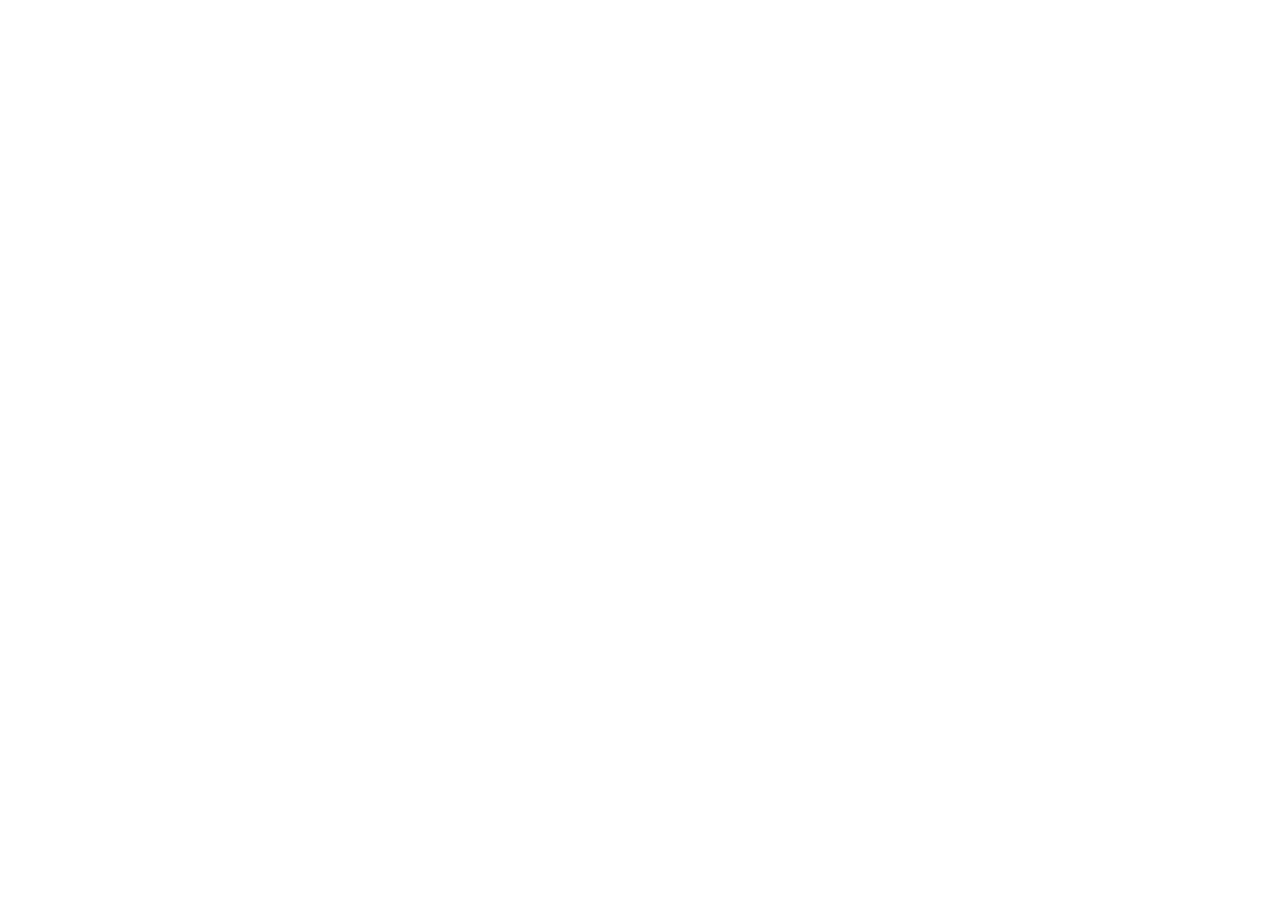
==== index.html @ 3de13fe0 "Add files via upload" ====
<!doctype html>
<html lang="pt-BR">
<head>
<meta charset="utf-8">
<meta name="viewport" content="width=device-width,initial-scale=1,viewport-fit=cover">
<title>Plataforma Leite</title>
<meta name="theme-color" content="#17305C">
<link rel="manifest" href="manifest.webmanifest">
<link rel="icon" href="icones/icone.svg" type="image/svg+xml">
<link rel="apple-touch-icon" href="icones/icone-192.png">
<link rel="preconnect" href="https://fonts.googleapis.com">
<link rel="stylesheet" href="https://fonts.googleapis.com/css2?family=Inter:wght@400;500;600;700&family=Space+Grotesk:wght@500;600;700&display=swap">
<link rel="stylesheet" href="core/plataforma.css">
<script src="config.js"></script>
<script src="core/alta.js"></script>
</head>
<body>
<div id="raiz"></div>

<script>
(function () {
  ALTA.ehHub = true;
  const $ = s => document.querySelector(s);
  const esc = v => String(v == null ? '' : v).replace(/[&<>"']/g, c => ({ '&': '&amp;', '<': '&lt;', '>': '&gt;', '"': '&quot;', "'": '&#39;' }[c]));
  const NOME = (ALTA.config.nome || 'Plataforma Leite');
  const PAPEL = { gestao: 'Gestão', tecnico: 'Equipe técnica', representante: 'Representante' };
  const params = new URLSearchParams(location.search);

  const MODULOS = [
    { id: 'central', nome: 'Central de Atendimento Técnico', desc: 'Pedidos de agenda técnica, agendamento, relatórios de visita e indicadores.', href: 'central/', tag: 'Atendimento',
      icone: '<rect x="3" y="4" width="18" height="18" rx="2"/><path d="M16 2v4M8 2v4M3 10h18"/><path d="m9 16 2 2 4-4"/>' },
    { id: 'crm', nome: 'CRM da Equipe Leite', desc: 'Contas, visitas, funil de oportunidades e equipe.', href: 'crm/', tag: 'Relacionamento',
      icone: '<path d="M16 21v-2a4 4 0 0 0-4-4H6a4 4 0 0 0-4 4v2"/><circle cx="9" cy="7" r="4"/><path d="M22 21v-2a4 4 0 0 0-3-3.87M16 3.13a4 4 0 0 1 0 7.75"/>' },
    { id: 'novo1', nome: 'Nova ferramenta', desc: 'Espaço reservado para a próxima ferramenta da equipe.', breve: true,
      icone: '<path d="M12 5v14M5 12h14"/>' },
    { id: 'novo2', nome: 'Nova ferramenta', desc: 'Espaço reservado para a próxima ferramenta da equipe.', breve: true,
      icone: '<path d="M12 5v14M5 12h14"/>' }
  ];

  const S = { passo: 'email', email: '', msg: '', erro: '', ocupado: false, aba: 'inicio', usuarios: null, edit: null, imp: null };

  function svg(p, s) { return `<svg width="${s || 22}" height="${s || 22}" viewBox="0 0 24 24" fill="none" stroke="currentColor" stroke-width="1.8" stroke-linecap="round" stroke-linejoin="round" aria-hidden="true">${p}</svg>`; }
  const MARCA = `<span class="marca" aria-hidden="true">${svg('<path d="M12 2.5c3.5 4.2 6 7.6 6 11a6 6 0 0 1-12 0c0-3.4 2.5-6.8 6-11z"/><path d="M9.5 14.5a2.5 2.5 0 0 0 2.5 2.5"/>', 20)}</span>`;

  /* ====================== login ====================== */
  function telaLogin() {
    const semConfig = !ALTA.configurado();
    $('#raiz').innerHTML = `
    <div class="login">
      <section class="login-lado">
        <div class="login-card">
          <div class="login-marca">${MARCA}<span>${esc(NOME)}</span></div>
          <h1>${esc(NOME)}</h1>
          <p class="sub">Acesso restrito à equipe da Alta. Entre com seu e-mail institucional.</p>
          ${params.get('expirou') ? '<p class="aviso">Sua sessão terminou. Entre novamente.</p>' : ''}
          ${semConfig ? `<p class="aviso">A plataforma ainda não está ligada à planilha. Cole o endereço do Apps Script no arquivo <b>config.js</b> (veja o guia de instalação).</p>` : ''}
          ${S.passo === 'email' ? `
          <form id="femail" novalidate>
            <label for="email">E-mail</label>
            <input id="email" name="email" type="email" autocomplete="email" inputmode="email" placeholder="nome@altagenetics.com" value="${esc(S.email)}" required ${semConfig ? 'disabled' : ''}>
            <button class="btn primario" type="submit" ${S.ocupado || semConfig ? 'disabled' : ''}>${S.ocupado ? 'Enviando…' : 'Enviar código de acesso'}</button>
          </form>` : `
          <form id="fcodigo" novalidate>
            <p class="ok">Enviamos um código de 6 dígitos para <b>${esc(S.email)}</b>. Ele vale por 10 minutos.</p>
            <label for="codigo">Código de acesso</label>
            <input id="codigo" name="codigo" inputmode="numeric" autocomplete="one-time-code" maxlength="6" pattern="[0-9]{6}" placeholder="000000" class="codigo" required>
            <button class="btn primario" type="submit" ${S.ocupado ? 'disabled' : ''}>${S.ocupado ? 'Entrando…' : 'Entrar'}</button>
            <div class="linha-acoes"><button class="link" type="button" id="outro">Usar outro e-mail</button><button class="link" type="button" id="reenviar">Reenviar código</button></div>
          </form>`}
          <p class="erro" role="alert">${esc(S.erro)}</p>
          <p class="rodape">Se seu e-mail não estiver autorizado, fale com ${esc(ALTA.config.contato || 'a gestão da plataforma')}.</p>
        </div>
      </section>
      <aside class="login-hero" aria-hidden="true">
        <div class="hero-grade"></div>
        <div class="hero-texto">
          <span class="hero-tag">Equipe técnica de leite</span>
          <h2>Atendimento, relacionamento e indicadores em um só lugar.</h2>
          <ul><li>Central de Atendimento Técnico</li><li>CRM da Equipe Leite</li><li>Novas ferramentas em breve</li></ul>
        </div>
      </aside>
    </div>`;
    const fe = $('#femail'), fc = $('#fcodigo');
    if (fe) {
      $('#email').focus();
      fe.addEventListener('submit', async e => {
        e.preventDefault();
        const v = $('#email').value.trim().toLowerCase();
        if (!/^\S+@\S+\.\S+$/.test(v)) { S.erro = 'Digite um e-mail válido.'; return telaLogin(); }
        S.email = v; S.erro = ''; S.ocupado = true; telaLogin();
        try { await ALTA.pedirCodigo(v); S.passo = 'codigo'; } catch (x) { S.erro = x.message; }
        S.ocupado = false; telaLogin();
      });
    }
    if (fc) {
      const ci = $('#codigo'); ci.focus();
      ci.addEventListener('input', () => { ci.value = ci.value.replace(/\D/g, '').slice(0, 6); if (ci.value.length === 6) fc.requestSubmit(); });
      fc.addEventListener('submit', async e => {
        e.preventDefault();
        if (S.ocupado) return;
        const v = ci.value.trim();
        if (v.length !== 6) { S.erro = 'O código tem 6 dígitos.'; return telaLogin(); }
        S.erro = ''; S.ocupado = true; telaLogin();
        try {
          await ALTA.entrar(S.email, v);
          S.ocupado = false;
          const volta = params.get('voltar');
          if (volta && /^\/[\w\-\/\.]*$/.test(volta)) { location.replace(volta); return; }
          history.replaceState(null, '', location.pathname);
          return telaInicio();
        } catch (x) { S.erro = x.message; }
        S.ocupado = false; telaLogin();
      });
      $('#outro').addEventListener('click', () => { S.passo = 'email'; S.erro = ''; telaLogin(); });
      $('#reenviar').addEventListener('click', async () => {
        S.erro = ''; try { await ALTA.pedirCodigo(S.email); S.erro = 'Novo código enviado.'; } catch (x) { S.erro = x.message; } telaLogin();
      });
    }
  }

  /* ====================== início ====================== */
  function topo(u) {
    return `<header class="topo"><div class="topo-in">
      <a class="topo-marca" href="./">${MARCA}<span>${esc(NOME)}</span></a>
      <div class="topo-dir">
        <span class="quem"><b>${esc(u.nome || u.email)}</b><small>${esc(PAPEL[u.papel] || u.papel)}</small></span>
        <button class="btn fantasma" id="sair" type="button">Sair</button>
      </div></div></header>`;
  }
  function telaInicio() {
    const u = ALTA.usuario();
    if (!u) return telaLogin();
    const gest = u.papel === 'gestao';
    const primeiro = (u.nome || '').split(' ')[0];
    $('#raiz').innerHTML = topo(u) + `
    <main class="painel">
      <section class="boas">
        <div><span class="kicker">${esc(PAPEL[u.papel] || '')}</span><h1>Olá${primeiro ? ', ' + esc(primeiro) : ''}!</h1><p>Escolha uma ferramenta para começar.</p></div>
      </section>
      ${gest ? `<nav class="abas" role="tablist">
        <button role="tab" data-aba="inicio" aria-selected="${S.aba === 'inicio'}">Ferramentas</button>
        <button role="tab" data-aba="usuarios" aria-selected="${S.aba === 'usuarios'}">Usuários</button>
        <button role="tab" data-aba="dados" aria-selected="${S.aba === 'dados'}">Dados e backup</button>
      </nav>` : ''}
      <div id="conteudo"></div>
    </main>`;
    $('#sair').addEventListener('click', () => ALTA.sair());
    document.querySelectorAll('[data-aba]').forEach(b => b.addEventListener('click', () => { S.aba = b.dataset.aba; telaInicio(); }));
    if (!gest || S.aba === 'inicio') return abaFerramentas();
    if (S.aba === 'usuarios') return abaUsuarios();
    if (S.aba === 'dados') return abaDados();
  }

  function abaFerramentas() {
    $('#conteudo').innerHTML = `<div class="modulos">${MODULOS.map(m => m.breve ? `
      <div class="modulo breve"><span class="mod-ic">${svg(m.icone)}</span><span class="tag">Em breve</span><h2>${esc(m.nome)}</h2><p>${esc(m.desc)}</p></div>` : `
      <a class="modulo" href="${m.href}"><span class="mod-ic">${svg(m.icone)}</span><span class="tag">${esc(m.tag)}</span><h2>${esc(m.nome)}</h2><p>${esc(m.desc)}</p><span class="abrir">Abrir ${svg('<path d="M5 12h14M13 6l6 6-6 6"/>', 16)}</span></a>`).join('')}</div>`;
  }

  /* ====================== usuários (Gestão) ====================== */
  async function abaUsuarios(recarregar) {
    const c = $('#conteudo');
    if (!S.usuarios || recarregar) {
      c.innerHTML = '<p class="vazio">Carregando usuários…</p>';
      try { S.usuarios = (await ALTA.api('usuarios')).usuarios; } catch (x) { c.innerHTML = `<p class="erro">${esc(x.message)}</p>`; return; }
    }
    const l = [...S.usuarios].sort((a, b) => (a.papel + a.nome).localeCompare(b.papel + b.nome));
    const e = S.edit || { email: '', nome: '', papel: 'representante', ativo: true, novo: true };
    c.innerHTML = `<div class="duas">
      <section class="cartao">
        <h2>Pessoas com acesso <span class="cont">${l.length}</span></h2>
        <input class="busca" id="ubusca" type="search" placeholder="Procurar por nome ou e-mail">
        <div class="tabela-wrap"><table class="tabela" id="utab"><thead><tr><th>Nome</th><th>E-mail</th><th>Papel</th><th>Situação</th><th></th></tr></thead><tbody>
        ${l.map(x => `<tr data-q="${esc((x.nome + ' ' + x.email).toLowerCase())}"><td>${esc(x.nome || '—')}</td><td>${esc(x.email)}</td><td>${esc(PAPEL[x.papel])}</td><td>${x.ativo ? '<span class="chip ok">Ativo</span>' : '<span class="chip">Bloqueado</span>'}</td><td><button class="link" data-editar="${esc(x.email)}">Editar</button></td></tr>`).join('')}
        </tbody></table></div>
      </section>
      <section class="cartao">
        <h2>${e.novo ? 'Dar acesso a alguém' : 'Editar acesso'}</h2>
        <form id="fusu" class="form">
          <label>E-mail<input name="email" type="email" required value="${esc(e.email)}" ${e.novo ? '' : 'readonly'}></label>
          <label>Nome<input name="nome" value="${esc(e.nome)}" placeholder="Nome e sobrenome"></label>
          <label>Papel<select name="papel">${Object.keys(PAPEL).map(p => `<option value="${p}" ${e.papel === p ? 'selected' : ''}>${PAPEL[p]}</option>`).join('')}</select></label>
          <label class="check"><input type="checkbox" name="ativo" ${e.ativo ? 'checked' : ''}> Acesso ativo</label>
          <p class="ajuda">Gestão: aceita pedidos, envia e-mails, vê indicadores e bases. Equipe técnica: agenda e relatórios. Representante: faz e acompanha pedidos.</p>
          <p class="erro" id="uerr" role="alert"></p>
          <div class="linha-acoes">
            <button class="btn primario" type="submit">${e.novo ? 'Dar acesso' : 'Salvar'}</button>
            ${e.novo ? '' : `<button class="btn" type="button" id="ucancel">Cancelar</button><button class="btn perigo" type="button" id="uremover">Remover acesso</button>`}
          </div>
        </form>
      </section></div>`;
    $('#ubusca').addEventListener('input', ev => { const q = ev.target.value.trim().toLowerCase(); document.querySelectorAll('#utab tbody tr').forEach(tr => { tr.hidden = q && !tr.dataset.q.includes(q); }); });
    c.querySelectorAll('[data-editar]').forEach(b => b.addEventListener('click', () => { S.edit = S.usuarios.find(x => x.email === b.dataset.editar); abaUsuarios(); $('#fusu').scrollIntoView({ behavior: 'smooth', block: 'nearest' }); }));
    const f = $('#fusu');
    f.addEventListener('submit', async ev => {
      ev.preventDefault();
      const d = { email: f.email.value.trim().toLowerCase(), nome: f.nome.value.trim(), papel: f.papel.value, ativo: f.ativo.checked };
      if (!/^\S+@\S+\.\S+$/.test(d.email)) { $('#uerr').textContent = 'Digite um e-mail válido.'; return; }
      f.querySelector('[type=submit]').disabled = true;
      try { await ALTA.api('usuarioSalvar', { usuario: d }); S.edit = null; toast('Acesso salvo'); abaUsuarios(true); }
      catch (x) { $('#uerr').textContent = x.message; f.querySelector('[type=submit]').disabled = false; }
    });
    const cancel = $('#ucancel'); if (cancel) cancel.addEventListener('click', () => { S.edit = null; abaUsuarios(); });
    const rem = $('#uremover');
    if (rem) rem.addEventListener('click', async () => {
      if (rem.dataset.conf !== '1') { rem.dataset.conf = '1'; rem.textContent = 'Confirmar remoção'; return; }
      try { await ALTA.api('usuarioRemover', { email: e.email }); S.edit = null; toast('Acesso removido'); abaUsuarios(true); }
      catch (x) { $('#uerr').textContent = x.message; }
    });
  }

  /* ====================== dados e backup (Gestão) ====================== */
  function abaDados() {
    const p = S.imp;
    $('#conteudo').innerHTML = `<div class="duas">
      <section class="cartao">
        <h2>Importar dados</h2>
        <p>Use para carregar o arquivo <b>backup-inicial.json</b> (cadastros, técnicos, bases de vendas e programas) ou um backup feito aqui. Documentos com a mesma identificação são substituídos.</p>
        <label class="arquivo"><input type="file" id="arq" accept=".json,application/json"><span>${p && p.nome ? esc(p.nome) : 'Escolher arquivo .json'}</span></label>
        ${p && p.total ? `<div class="barra"><span style="width:${Math.round(100 * p.feito / p.total)}%"></span></div><p class="ajuda">${p.feito} de ${p.total} documentos${p.fim ? ' — concluído' : '…'}</p>` : ''}
        <p class="erro" role="alert">${esc(p && p.erro || '')}</p>
        <button class="btn primario" id="importar" type="button" ${p && p.docs && !p.rodando && !p.fim ? '' : 'disabled'}>${p && p.rodando ? 'Importando…' : 'Importar'}</button>
      </section>
      <section class="cartao">
        <h2>Fazer backup</h2>
        <p>Baixa um arquivo com todos os dados da plataforma. Os dados também ficam na própria Planilha Google, que mantém histórico de versões (Arquivo › Histórico de versões).</p>
        <p class="erro" id="berr" role="alert"></p>
        <button class="btn" id="backup" type="button">Baixar backup</button>
      </section></div>`;
    $('#arq').addEventListener('change', async ev => {
      const f = ev.target.files[0]; if (!f) return;
      S.imp = { nome: f.name };
      try {
        const j = JSON.parse(await f.text());
        const docs = Array.isArray(j) ? j : j.docs;
        if (!Array.isArray(docs) || !docs.every(d => d && d.col && d.id && typeof d.data === 'object')) throw new Error();
        S.imp.docs = docs; S.imp.total = docs.length; S.imp.feito = 0;
      } catch (x) { S.imp.erro = 'Este arquivo não é um backup da plataforma.'; }
      abaDados();
    });
    $('#importar').addEventListener('click', importar);
    $('#backup').addEventListener('click', async ev => {
      const b = ev.target; b.disabled = true; b.textContent = 'Preparando…';
      try {
        const cols = (await ALTA.api('colecoes')).colecoes;
        const docs = [];
        for (const c of cols) { const r = await ALTA.api('ler', { col: c }); (r.docs || []).forEach(d => docs.push({ col: c, id: d.id, data: d.data })); }
        const nome = 'plataforma-leite-backup-' + new Date().toISOString().slice(0, 10) + '.json';
        const dl = await window.claude.use('downloads');
        await dl.save({ filename: nome, data: new Blob([JSON.stringify({ versao: 1, criadoEm: Date.now(), docs: docs })], { type: 'application/json' }) });
        toast(docs.length + ' documentos no backup');
      } catch (x) { $('#berr').textContent = x.message; }
      b.disabled = false; b.textContent = 'Baixar backup';
    });
  }
  async function importar() {
    const p = S.imp; if (!p || !p.docs) return;
    p.rodando = true; p.erro = ''; abaDados();
    // envia em lotes de até ~1,5 MB para não estourar o tempo do Apps Script
    let lote = [], tam = 0;
    const enviar = async () => { if (!lote.length) return; await ALTA.api('importar', { docs: lote }); p.feito += lote.length; lote = []; tam = 0; abaDados(); };
    try {
      for (const d of p.docs.slice(p.feito)) {
        const t = JSON.stringify(d).length;
        if (lote.length && (tam + t > 1500000 || lote.length >= 25)) await enviar();
        lote.push(d); tam += t;
      }
      await enviar();
      p.fim = true; toast('Importação concluída');
    } catch (x) { p.erro = x.message + ' Clique em Importar para continuar de onde parou.'; }
    p.rodando = false; abaDados();
  }

  let tt;
  function toast(m) {
    let t = $('#toast'); if (!t) { t = document.createElement('div'); t.id = 'toast'; t.className = 'toast'; t.setAttribute('role', 'status'); document.body.appendChild(t); }
    t.textContent = m; t.classList.add('on'); clearTimeout(tt); tt = setTimeout(() => t.classList.remove('on'), 2600);
  }

  /* ====================== início ====================== */
  if (ALTA.sessao()) {
    const antes = JSON.stringify(ALTA.usuario());
    telaInicio();
    ALTA.conferir().then(u => { if (JSON.stringify(u) !== antes) telaInicio(); }).catch(() => { if (!ALTA.sessao()) telaLogin(); });
  } else telaLogin();

  if ('serviceWorker' in navigator) navigator.serviceWorker.register('sw.js').catch(() => {});
})();
</script>
</body>
</html>
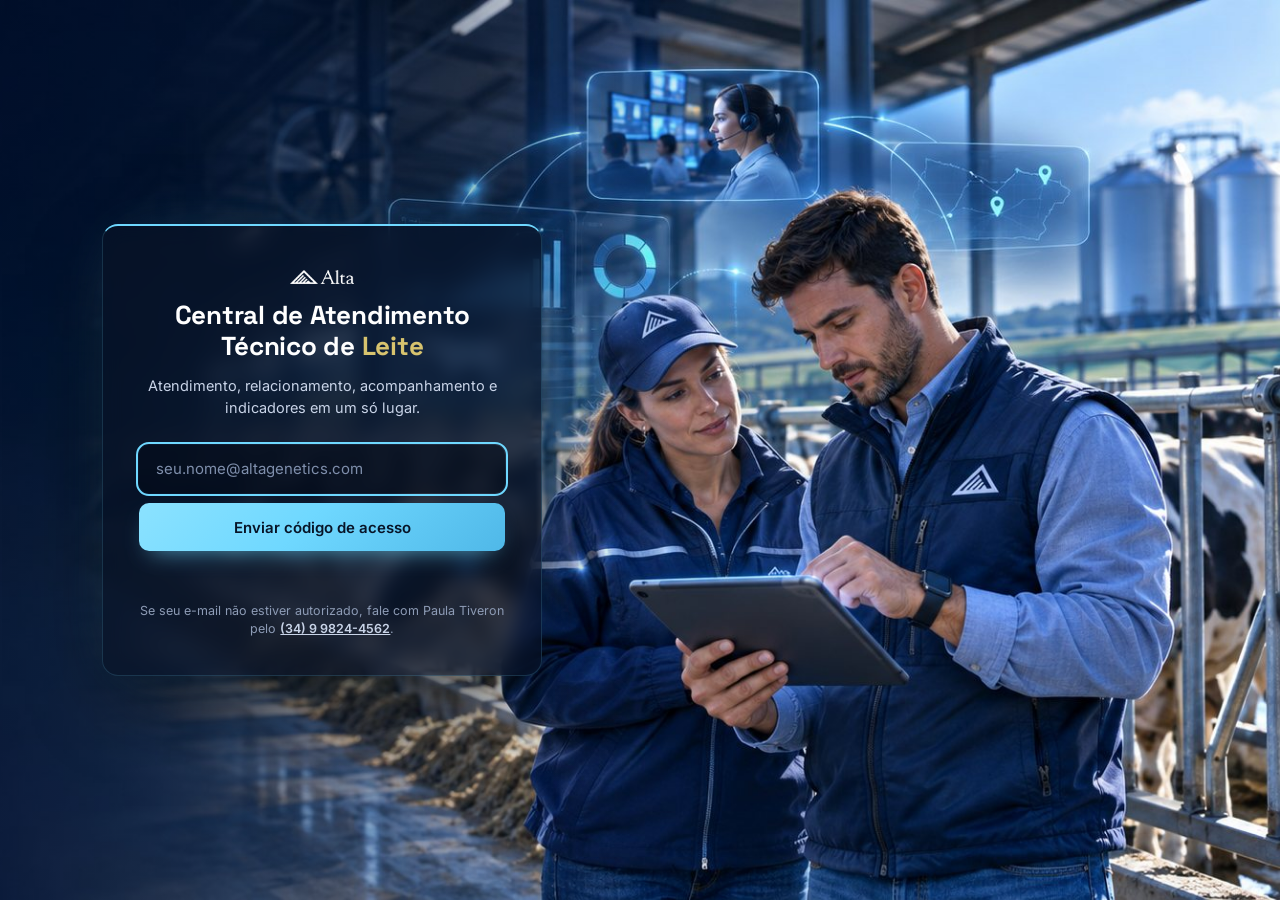
==== commit 62051e46: "Gestão em etapas, Agenda Técnica e jornada em cards - Tela inicial: jornada de cada área em cards (s" ====
--- a/index.html
+++ b/index.html
@@ -3,7 +3,7 @@
 <head>
 <meta charset="utf-8">
 <meta name="viewport" content="width=device-width,initial-scale=1,viewport-fit=cover">
-<title>Plataforma Leite</title>
+<title>Central de Atendimento Técnico de Leite</title>
 <meta name="theme-color" content="#17305C">
 <link rel="manifest" href="manifest.webmanifest">
 <link rel="icon" href="icones/icone.svg" type="image/svg+xml">
@@ -13,6 +13,163 @@
 <link rel="stylesheet" href="core/plataforma.css">
 <script src="config.js"></script>
 <script src="core/alta.js"></script>
+<style>
+/* ===== abertura (mesmo estilo da Plataforma Azul) ===== */
+.sr{position:absolute;width:1px;height:1px;overflow:hidden;clip:rect(0 0 0 0)}
+.gate{position:fixed;inset:0;display:flex;align-items:center;justify-content:flex-start;padding:24px 16px 24px 8vw;overflow:auto;
+  background:#00143a url("fundo-entrada.jpg") right center/cover no-repeat}
+.gate::before{content:"";position:fixed;inset:0;pointer-events:none;
+  background:linear-gradient(95deg,rgba(0,10,32,.55) 0%,rgba(0,10,32,.3) 30%,transparent 52%)}
+.gate-card{position:relative;z-index:1;width:min(440px,100%);margin:auto 0;background:rgba(8,18,38,.68);
+  border:1px solid rgba(111,216,255,.16);border-top:2px solid #6fd8ff;border-radius:16px;padding:44px 36px 36px;
+  -webkit-backdrop-filter:blur(10px);backdrop-filter:blur(10px);text-align:center;color:#fff;
+  box-shadow:0 30px 80px -20px rgba(0,0,0,.7),0 0 60px -30px rgba(111,216,255,.4);}
+.gate-card.anim{animation:sobe .7s cubic-bezier(.2,.7,.2,1) both}
+@keyframes sobe{from{opacity:0;transform:translateY(14px)}to{opacity:1;transform:none}}
+@media (prefers-reduced-motion:reduce){.gate-card.anim{animation:none}}
+.gate-logo{width:64px;height:auto;display:block;margin:0 auto 16px}
+.logo-txt{font:700 20px/1 var(--f-display);color:#fff;letter-spacing:.02em}
+.gate h1{font:700 26px/1.2 var(--f-display);color:#fff;margin:0 0 12px;text-wrap:balance}
+.ouro{color:#d7c36e}
+.gate-sub{color:#c9d4e8;font-size:14.5px;line-height:1.55;margin:0 0 26px;text-wrap:pretty}
+.gate-sub b{color:#fff;font-weight:600}
+.gate-form{display:flex;flex-direction:column;gap:10px;text-align:left}
+.gate .gate-form input{width:100%;min-height:48px;padding:0 16px;border-radius:10px;border:1px solid rgba(111,216,255,.25);
+  background:rgba(3,10,22,.55);color:#fff;font:inherit;font-size:15px}
+.gate .gate-form input::placeholder{color:#7f8fac}
+.gate .gate-form input:focus-visible{outline:2px solid #6fd8ff;outline-offset:1px;border-color:transparent}
+.gate .gate-form input.codigo{text-align:center;font:600 24px/1 var(--f-display);letter-spacing:.45em}
+.gate-btn{min-height:48px;border:0;border-radius:10px;font:600 15px var(--f-body);cursor:pointer;color:#071427;
+  background:linear-gradient(135deg,#8be2ff,#6fd8ff 45%,#4fb8e8);box-shadow:0 10px 24px -12px rgba(111,216,255,.8);transition:filter .15s,transform .15s}
+.gate-btn:hover{filter:brightness(1.07)}.gate-btn:active{transform:translateY(1px)}
+.gate-btn:disabled{opacity:.55;cursor:default;filter:none}
+.gate-btn:focus-visible,.gate-link:focus-visible,.gate-rodape a:focus-visible{outline:2px solid #fff;outline-offset:2px}
+.gate-links{display:flex;justify-content:center;gap:18px;margin-top:4px}
+.gate-link{background:none;border:0;color:#8fdcff;font:500 13.5px var(--f-body);cursor:pointer;text-decoration:underline;text-underline-offset:3px;padding:6px 2px}
+.gate-ok{margin:0 0 4px;font-size:13.5px;color:#c9d4e8;background:rgba(111,216,255,.08);border-radius:10px;padding:10px 12px;text-align:center}
+.gate-ok b{color:#fff}
+.gate-aviso{font-size:13.5px;color:#f3e7b5;background:rgba(215,195,110,.14);border-radius:10px;padding:10px 12px;margin:0 0 14px}
+.gate-erro{color:#ff9d94;font-size:13.5px;min-height:1.2em;margin:12px 0 0}
+.gate-rodape{color:#8d9bb5;font-size:12.5px;margin:22px 0 0;line-height:1.5}
+.gate-rodape a{color:#c9d4e8;font-weight:600;white-space:nowrap}
+@media (max-width:900px){
+  .gate{justify-content:center;padding:24px 16px}
+  .gate{background-position:68% center}
+  .gate::before{background:linear-gradient(180deg,rgba(0,10,32,.72),rgba(0,10,32,.86))}
+  .gate-card{margin:auto}
+}
+@media (max-width:420px){.gate-card{padding:34px 22px 28px}.gate h1{font-size:23px}}
+/* topo da área logada, com a mesma foto */
+.topo-logo{width:84px;height:auto;flex:none;margin-right:6px}
+.topo-marca span{font-size:1.02rem;line-height:1.2}
+@media (max-width:620px){.topo-marca span{display:none}}
+
+/* ===== tela inicial (fundo azul) ===== */
+body.azul{--paper:#06101f;--surface:#0e1f3a;--ink:#e9eef8;--muted:#9fb0cc;--line:rgba(111,216,255,.14);--mist:rgba(111,216,255,.08);
+  --alta:#8fdcff;--ok:#6fd39c;--ok-bg:rgba(111,211,156,.14);--bad:#ff9d94;--shadow:0 20px 50px -30px rgba(0,0,0,.8);color-scheme:dark;
+  min-height:100vh;color:var(--ink);
+  background:radial-gradient(900px 520px at 88% -8%,rgba(41,80,151,.55),transparent 65%),radial-gradient(700px 520px at -10% 105%,rgba(111,216,255,.10),transparent 60%),linear-gradient(180deg,#0a1a33 0%,#06101f 480px,#050d1a 100%)}
+html:has(body.azul){background:#050d1a}
+body.azul::before{content:"";position:fixed;inset:0;pointer-events:none;z-index:0;
+  background-image:linear-gradient(rgba(111,216,255,.045) 1px,transparent 1px),linear-gradient(90deg,rgba(111,216,255,.045) 1px,transparent 1px);background-size:56px 56px;
+  -webkit-mask-image:linear-gradient(180deg,#000,transparent 70%);mask-image:linear-gradient(180deg,#000,transparent 70%)}
+body.azul #raiz{position:relative;z-index:1}
+.casa-in{max-width:1180px;margin:0 auto;padding-left:24px;padding-right:24px}
+@media (max-width:600px){.casa-in{padding-left:16px;padding-right:16px}}
+.casa-topo{position:sticky;top:0;z-index:20;background:rgba(6,16,31,.72);-webkit-backdrop-filter:blur(14px);backdrop-filter:blur(14px);border-bottom:1px solid rgba(111,216,255,.12)}
+.casa-topo-in{display:flex;align-items:center;gap:16px;min-height:68px}
+.casa-marca{display:flex;align-items:center;gap:14px;text-decoration:none;color:#fff;flex:1;min-width:0}
+.casa-logo{width:86px;height:auto;flex:none}
+.casa-div{width:1px;height:26px;background:rgba(255,255,255,.18);flex:none}
+.casa-nome{font:600 15px/1.25 var(--f-display);white-space:nowrap;overflow:hidden;text-overflow:ellipsis}
+.casa-user{display:flex;align-items:center;gap:12px}
+.casa-av{width:38px;height:38px;border-radius:50%;display:grid;place-items:center;font:700 14px var(--f-display);color:#071427;background:linear-gradient(135deg,#8be2ff,#4fb8e8);box-shadow:0 0 0 3px rgba(111,216,255,.15)}
+.casa-quem{display:flex;flex-direction:column;line-height:1.2}
+.casa-quem b{font-size:14px;color:#fff}.casa-quem small{font-size:12px;color:#8fdcff}
+.casa-sair{min-height:38px;padding:0 14px;border-radius:10px;border:1px solid rgba(255,255,255,.2);background:transparent;color:#fff;font:600 13.5px var(--f-body);cursor:pointer}
+.casa-sair:hover{background:rgba(255,255,255,.06)}
+@media (max-width:760px){.casa-div,.casa-nome,.casa-quem{display:none}}
+.casa{padding-top:52px;padding-bottom:40px}
+.casa-hero{position:relative;margin-bottom:34px;animation:sobe .6s cubic-bezier(.2,.7,.2,1) both}
+.casa-hero>*{position:relative;z-index:1}
+.casa-hero::after{content:"";position:absolute;z-index:0;top:-52px;right:-24px;width:58%;height:calc(100% + 120px);pointer-events:none;
+  background:url("fundo-entrada.jpg") 75% 30%/cover no-repeat;opacity:.55;
+  -webkit-mask-image:linear-gradient(90deg,transparent 0%,#000 50%,#000 82%,transparent 100%),linear-gradient(180deg,#000 55%,transparent);-webkit-mask-composite:source-in;
+  mask-image:linear-gradient(90deg,transparent 0%,#000 50%,#000 82%,transparent 100%),linear-gradient(180deg,#000 55%,transparent);mask-composite:intersect}
+@media (max-width:900px){.casa-hero::after{display:none}}
+.casa-kicker{display:inline-flex;align-items:center;gap:8px;padding:6px 12px;border-radius:999px;background:rgba(111,216,255,.08);border:1px solid rgba(111,216,255,.18);color:#bfe9ff;font-size:12.5px;font-weight:500}
+.casa-kicker i{width:7px;height:7px;border-radius:50%;background:#6fd8ff;box-shadow:0 0 10px #6fd8ff}
+.casa-hero h1{font:700 clamp(34px,5vw,50px)/1.05 var(--f-display);color:#fff;margin:18px 0 10px;letter-spacing:-.02em}
+.casa-hero p{margin:0;color:#b7c5dd;font-size:16.5px;max-width:560px}
+.casa-abas{display:inline-flex;gap:4px;padding:4px;border-radius:12px;background:rgba(8,18,38,.7);border:1px solid rgba(111,216,255,.14);margin-bottom:30px;max-width:100%;overflow-x:auto}
+.casa-abas button{border:0;background:transparent;color:#9fb0cc;font:600 14px var(--f-body);padding:9px 16px;border-radius:9px;cursor:pointer;white-space:nowrap}
+.casa-abas button[aria-selected=true]{background:linear-gradient(135deg,#8be2ff,#6fd8ff 45%,#4fb8e8);color:#071427}
+.casa-abas button:focus-visible,.casa-card:focus-visible,.casa-sair:focus-visible,.casa-marca:focus-visible{outline:2px solid #fff;outline-offset:3px}
+.casa-secao{display:flex;align-items:baseline;gap:12px;margin:0 0 16px}
+.casa-secao h2{font:600 13px var(--f-body);text-transform:uppercase;letter-spacing:.12em;color:#d7c36e;margin:0}
+.casa-secao span{font-size:13px;color:#7f90ad}
+.casa-grade{display:grid;grid-template-columns:repeat(2,minmax(0,1fr));gap:18px;margin-bottom:40px}
+.casa-grade-3{grid-template-columns:repeat(3,minmax(0,1fr))}
+.casa-grade-1{grid-template-columns:minmax(0,560px)}
+@media (max-width:1000px){.casa-grade-3{grid-template-columns:repeat(2,minmax(0,1fr))}}
+@media (max-width:760px){.casa-grade{grid-template-columns:minmax(0,1fr)}}
+.casa-card{position:relative;display:flex;flex-direction:column;gap:10px;padding:28px;border-radius:18px;text-decoration:none;color:#fff;overflow:hidden;
+  background:linear-gradient(180deg,rgba(16,35,64,.92),rgba(10,23,45,.92));border:1px solid rgba(111,216,255,.14);
+  box-shadow:0 30px 60px -40px rgba(0,0,0,.9);transition:transform .2s,border-color .2s,box-shadow .2s;animation:sobe .6s .08s cubic-bezier(.2,.7,.2,1) both}
+.casa-card::before{content:"";position:absolute;left:0;right:0;top:0;height:2px;background:linear-gradient(90deg,#6fd8ff,rgba(111,216,255,0) 70%)}
+.casa-card::after{content:"";position:absolute;width:260px;height:260px;right:-90px;top:-110px;border-radius:50%;background:radial-gradient(closest-side,rgba(111,216,255,.16),transparent);pointer-events:none;transition:opacity .2s;opacity:.6}
+.casa-card:hover{transform:translateY(-3px);border-color:rgba(111,216,255,.45);box-shadow:0 30px 60px -36px rgba(0,0,0,.9),0 0 0 1px rgba(111,216,255,.15),0 0 40px -16px rgba(111,216,255,.45)}
+.casa-card:hover::after{opacity:1}
+.casa-card-topo{display:flex;align-items:flex-start;justify-content:space-between;margin-bottom:6px}
+.casa-ic{width:54px;height:54px;border-radius:14px;display:grid;place-items:center;color:#071427;flex:none;background:linear-gradient(135deg,#8be2ff,#4fb8e8);box-shadow:0 12px 26px -14px rgba(111,216,255,.9)}
+.casa-tag{font-size:11.5px;font-weight:600;letter-spacing:.08em;text-transform:uppercase;color:#8fdcff;padding:5px 10px;border-radius:999px;background:rgba(111,216,255,.08);border:1px solid rgba(111,216,255,.16)}
+.casa-card h3{font:700 23px/1.2 var(--f-display);margin:0}
+.casa-card p{margin:0;color:#a9b8d1;font-size:15px;line-height:1.55}
+.casa-itens{list-style:none;margin:6px 0 0;padding:0;display:flex;flex-wrap:wrap;gap:8px}
+.casa-itens li{font-size:12.5px;color:#cfe0f5;padding:5px 10px;border-radius:8px;background:rgba(255,255,255,.04);border:1px solid rgba(255,255,255,.08)}
+.casa-abrir{margin-top:auto;padding-top:16px;display:inline-flex;align-items:center;gap:8px;font-weight:600;color:#6fd8ff;font-size:15px}
+.casa-card:hover .casa-abrir svg{transform:translateX(3px)}.casa-abrir svg{transition:transform .2s}
+.casa-grade-breve{margin-bottom:28px}
+.casa-breve{display:flex;align-items:center;gap:16px;padding:18px 20px;border-radius:16px;border:1px dashed rgba(111,216,255,.22);background:rgba(8,18,38,.35)}
+.casa-breve .casa-ic{width:44px;height:44px;border-radius:12px;background:transparent;border:1px dashed rgba(111,216,255,.35);color:#8fdcff;box-shadow:none}
+.casa-breve div{flex:1;min-width:0}
+.casa-breve h3{font:600 16px var(--f-display);margin:0 0 2px;color:#e9eef8}
+.casa-breve p{margin:0;font-size:13.5px;color:#8696b3}
+.ouro-tag{color:#e8d68d;background:rgba(215,195,110,.10);border-color:rgba(215,195,110,.28)}
+.casa-rodape{padding-top:24px;padding-bottom:36px;color:#5f7090;font-size:12.5px;border-top:1px solid rgba(111,216,255,.08)}
+@media (prefers-reduced-motion:reduce){.casa-hero,.casa-card{animation:none}}
+/* abas de Gestão no fundo azul */
+body.azul .cartao{background:linear-gradient(180deg,rgba(16,35,64,.92),rgba(10,23,45,.92));border-color:rgba(111,216,255,.14)}
+body.azul .cartao h2{color:#fff}
+body.azul .btn{background:rgba(255,255,255,.04);color:#e9eef8;border-color:rgba(255,255,255,.16)}
+body.azul .btn.primario{background:linear-gradient(135deg,#8be2ff,#6fd8ff 45%,#4fb8e8);color:#071427;border:0}
+body.azul .btn.perigo{color:#ff9d94}
+body.azul input:not([type=checkbox]):not([type=file]),body.azul select{background:rgba(3,10,22,.55);border-color:rgba(111,216,255,.22);color:#fff}
+body.azul .link{color:#8fdcff}
+body.azul .toast{background:#e9eef8;color:#071427}
+
+/* jornada em cards na tela inicial */
+.casa-secao-j{justify-content:space-between;align-items:flex-end;flex-wrap:wrap;gap:16px 24px}
+.casa-secao-j>div:first-child{display:flex;flex-direction:column;gap:6px}
+.casa-secao-j span{font-size:14px;color:#9fb0cc}
+.casa-troca{display:inline-flex;gap:4px;padding:4px;border-radius:12px;background:rgba(8,18,38,.7);border:1px solid rgba(111,216,255,.16);max-width:100%;overflow-x:auto}
+.casa-troca button{border:0;background:transparent;color:#9fb0cc;font:600 14px var(--f-body);padding:9px 16px;border-radius:9px;cursor:pointer;white-space:nowrap}
+.casa-troca button[aria-selected=true]{background:linear-gradient(135deg,#8be2ff,#6fd8ff 45%,#4fb8e8);color:#071427}
+.casa-troca button:focus-visible{outline:2px solid #fff;outline-offset:2px}
+.jornada{list-style:none;margin:0 0 40px;padding:0;display:grid;gap:22px;counter-reset:j}
+.jornada.j4{grid-template-columns:repeat(4,minmax(0,1fr))}
+.jornada.j3{grid-template-columns:repeat(3,minmax(0,1fr))}
+.jornada>li{position:relative;display:flex}
+.jornada>li:not(:last-child)::after{content:"›";position:absolute;right:-19px;top:50%;transform:translateY(-50%);width:16px;text-align:center;color:#6fd8ff;font:700 22px/1 var(--f-display);z-index:2;text-shadow:0 0 12px rgba(111,216,255,.6)}
+.j-card{width:100%}
+.j-num{width:34px;height:34px;border-radius:50%;display:grid;place-items:center;font:700 16px/1 var(--f-display);color:#e8d68d;border:1.5px solid rgba(215,195,110,.55);background:rgba(215,195,110,.08)}
+.j-etapa{font-size:11.5px;font-weight:600;letter-spacing:.12em;text-transform:uppercase;color:#d7c36e;margin-top:4px}
+.j-card h3{font-size:21px}
+.j-card p{font-size:14.5px}
+@media (max-width:1100px){.jornada.j4{grid-template-columns:repeat(2,minmax(0,1fr))}.jornada.j4>li:nth-child(2)::after{display:none}}
+@media (max-width:860px){.jornada.j3{grid-template-columns:minmax(0,1fr)}}
+@media (max-width:760px){.jornada.j4,.jornada.j3{grid-template-columns:minmax(0,1fr)}.jornada>li:not(:last-child)::after{content:"⌄";right:auto;left:50%;top:auto;bottom:-20px;transform:translateX(-50%)}.jornada.j4>li:nth-child(2)::after{display:block}}
+</style>
 </head>
 <body>
 <div id="raiz"></div>
@@ -22,20 +179,42 @@
   ALTA.ehHub = true;
   const $ = s => document.querySelector(s);
   const esc = v => String(v == null ? '' : v).replace(/[&<>"']/g, c => ({ '&': '&amp;', '<': '&lt;', '>': '&gt;', '"': '&quot;', "'": '&#39;' }[c]));
-  const NOME = (ALTA.config.nome || 'Plataforma Leite');
-  const PAPEL = { gestao: 'Gestão', tecnico: 'Equipe técnica', representante: 'Representante' };
+  const NOME = 'Central de Atendimento Técnico de Leite';
+  const LOGO = 'logo-alta-branca.png';
+  const FONE = '(34) 9 9824-4562', WHATS = 'https://wa.me/5534998244562';
+  const logoImg = cls => `<img class="${cls}" src="${LOGO}" alt="Alta" onerror="this.outerHTML='<span class=&quot;${cls} logo-txt&quot;>Alta</span>'">`;
+  const TITULO = 'Central de Atendimento Técnico de <span class="ouro">Leite</span>';
+  const PAPEL = { gestao: 'Gestão', tecnico: 'Equipe técnica', distrital: 'Distrital', regional: 'Regional', representante: 'Regional' };
   const params = new URLSearchParams(location.search);
 
-  const MODULOS = [
-    { id: 'central', nome: 'Central de Atendimento Técnico', desc: 'Pedidos de agenda técnica, agendamento, relatórios de visita e indicadores.', href: 'central/', tag: 'Atendimento',
-      icone: '<rect x="3" y="4" width="18" height="18" rx="2"/><path d="M16 2v4M8 2v4M3 10h18"/><path d="m9 16 2 2 4-4"/>' },
-    { id: 'crm', nome: 'CRM da Equipe Leite', desc: 'Contas, visitas, funil de oportunidades e equipe.', href: 'crm/', tag: 'Relacionamento',
-      icone: '<path d="M16 21v-2a4 4 0 0 0-4-4H6a4 4 0 0 0-4 4v2"/><circle cx="9" cy="7" r="4"/><path d="M22 21v-2a4 4 0 0 0-3-3.87M16 3.13a4 4 0 0 1 0 7.75"/>' },
-    { id: 'novo1', nome: 'Nova ferramenta', desc: 'Espaço reservado para a próxima ferramenta da equipe.', breve: true,
-      icone: '<path d="M12 5v14M5 12h14"/>' },
-    { id: 'novo2', nome: 'Nova ferramenta', desc: 'Espaço reservado para a próxima ferramenta da equipe.', breve: true,
-      icone: '<path d="M12 5v14M5 12h14"/>' }
+  const IC = {
+    sol: '<path d="M14 3H6a2 2 0 0 0-2 2v14a2 2 0 0 0 2 2h12a2 2 0 0 0 2-2V9z"/><path d="M14 3v6h6M9 13h6M9 17h4"/>',
+    agenda: '<rect x="3" y="4" width="18" height="18" rx="2"/><path d="M16 2v4M8 2v4M3 10h18"/><path d="m9 16 2 2 4-4"/>',
+    rel: '<path d="M3 3v18h18"/><path d="m7 15 4-4 3 3 5-6"/>',
+    dados: '<ellipse cx="12" cy="5" rx="8" ry="3"/><path d="M4 5v6c0 1.7 3.6 3 8 3s8-1.3 8-3V5M4 11v6c0 1.7 3.6 3 8 3s8-1.3 8-3v-6"/>',
+    pend: '<path d="M12 8v4l3 2"/><circle cx="12" cy="12" r="9"/>',
+    ok: '<path d="M20 6 9 17l-5-5"/>',
+    novo: '<path d="M12 5v14M5 12h14"/>',
+    lista: '<path d="M8 6h13M8 12h13M8 18h13M3 6h.01M3 12h.01M3 18h.01"/>'
+  };
+  // Jornada de cada área: os cards levam direto à etapa dentro da Central
+  const AREAS_UI = [
+    { id: 'gestao', nome: 'Gestão', area: 'gest', sub: 'Do pedido ao resultado: acompanhe e decida em cada etapa.', etapas: [
+      { tab: 'gsol', nome: 'Solicitações', desc: 'Pedidos que chegaram e o caminho de cada um até o relatório.', itens: ['Acompanhamento', 'Indicadores'], ic: IC.sol },
+      { tab: 'gagt', nome: 'Agenda Técnica', desc: 'Calendário de cada técnico, agenda geral e visitas agendadas.', itens: ['Calendário', 'Visão da equipe', 'Visitas'], ic: IC.agenda },
+      { tab: 'grel2', nome: 'Relatórios', desc: 'Capacidade de atendimento, cobertura da carteira e resultados.', itens: ['Capacidade', 'Cobertura', 'Resultados'], ic: IC.rel },
+      { tab: 'gdados', nome: 'Dados e backup', desc: 'Acessos, usuários, cadastros e bases de dados.', itens: ['Usuários', 'Cadastros', 'Bases', 'Backup'], ic: IC.dados } ] },
+    { id: 'tecnica', nome: 'Equipe Técnica', area: 'tec', sub: 'Sua agenda, as visitas e os relatórios, na ordem do trabalho.', etapas: [
+      { tab: 'tagenda', nome: 'Minha agenda', desc: 'Calendário do mês, compromissos e visitas agendadas.', itens: ['Calendário', 'Visitas agendadas'], ic: IC.agenda },
+      { tab: 'tpend', nome: 'Relatórios pendentes', desc: 'Visitas realizadas que ainda precisam do relatório.', itens: ['Responder relatório'], ic: IC.pend },
+      { tab: 'tconc', nome: 'Concluídos', desc: 'Atendimentos com relatório entregue.', itens: ['Histórico'], ic: IC.ok } ] },
+    { id: 'comercial', nome: 'Distritais e Regionais', area: 'rep', sub: 'Peça agenda técnica e acompanhe cada atendimento até o relatório.', etapas: [
+      { tab: 'nova', nome: 'Solicitar agenda', desc: 'Peça um atendimento da equipe técnica.', itens: ['Novo pedido'], ic: IC.novo },
+      { tab: 'rlista', nome: 'Minhas solicitações', desc: 'Acompanhe o que foi pedido, agendado e realizado.', itens: ['Aguardando', 'Agendadas'], ic: IC.lista },
+      { tab: 'rconc', nome: 'Visitas concluídas', desc: 'Atendimentos com relatório entregue.', itens: ['Relatórios entregues'], ic: IC.ok } ] }
   ];
+  const AREAS_POR_PAPEL = { gestao: ['gestao', 'tecnica', 'comercial'], tecnico: ['tecnica'], distrital: ['comercial'], regional: ['comercial'], representante: ['comercial'] };
+  const areasDe = u => (u.areas && u.areas.length ? u.areas : AREAS_POR_PAPEL[u.papel] || []);
 
   const S = { passo: 'email', email: '', msg: '', erro: '', ocupado: false, aba: 'inicio', usuarios: null, edit: null, imp: null };
 
@@ -44,42 +223,36 @@
 
   /* ====================== login ====================== */
   function telaLogin() {
+    document.body.classList.remove('azul');
     const semConfig = !ALTA.configurado();
     $('#raiz').innerHTML = `
-    <div class="login">
-      <section class="login-lado">
-        <div class="login-card">
-          <div class="login-marca">${MARCA}<span>${esc(NOME)}</span></div>
-          <h1>${esc(NOME)}</h1>
-          <p class="sub">Acesso restrito à equipe da Alta. Entre com seu e-mail institucional.</p>
-          ${params.get('expirou') ? '<p class="aviso">Sua sessão terminou. Entre novamente.</p>' : ''}
-          ${semConfig ? `<p class="aviso">A plataforma ainda não está ligada à planilha. Cole o endereço do Apps Script no arquivo <b>config.js</b> (veja o guia de instalação).</p>` : ''}
-          ${S.passo === 'email' ? `
-          <form id="femail" novalidate>
-            <label for="email">E-mail</label>
-            <input id="email" name="email" type="email" autocomplete="email" inputmode="email" placeholder="nome@altagenetics.com" value="${esc(S.email)}" required ${semConfig ? 'disabled' : ''}>
-            <button class="btn primario" type="submit" ${S.ocupado || semConfig ? 'disabled' : ''}>${S.ocupado ? 'Enviando…' : 'Enviar código de acesso'}</button>
-          </form>` : `
-          <form id="fcodigo" novalidate>
-            <p class="ok">Enviamos um código de 6 dígitos para <b>${esc(S.email)}</b>. Ele vale por 10 minutos.</p>
-            <label for="codigo">Código de acesso</label>
-            <input id="codigo" name="codigo" inputmode="numeric" autocomplete="one-time-code" maxlength="6" pattern="[0-9]{6}" placeholder="000000" class="codigo" required>
-            <button class="btn primario" type="submit" ${S.ocupado ? 'disabled' : ''}>${S.ocupado ? 'Entrando…' : 'Entrar'}</button>
-            <div class="linha-acoes"><button class="link" type="button" id="outro">Usar outro e-mail</button><button class="link" type="button" id="reenviar">Reenviar código</button></div>
-          </form>`}
-          <p class="erro" role="alert">${esc(S.erro)}</p>
-          <p class="rodape">Se seu e-mail não estiver autorizado, fale com ${esc(ALTA.config.contato || 'a gestão da plataforma')}.</p>
-        </div>
-      </section>
-      <aside class="login-hero" aria-hidden="true">
-        <div class="hero-grade"></div>
-        <div class="hero-texto">
-          <span class="hero-tag">Equipe técnica de leite</span>
-          <h2>Atendimento, relacionamento e indicadores em um só lugar.</h2>
-          <ul><li>Central de Atendimento Técnico</li><li>CRM da Equipe Leite</li><li>Novas ferramentas em breve</li></ul>
-        </div>
-      </aside>
+    <div class="gate">
+      <div class="gate-card${S.animou ? '' : ' anim'}">
+        ${logoImg('gate-logo')}
+        <h1>${TITULO}</h1>
+        <p class="gate-sub">Atendimento, relacionamento, acompanhamento e indicadores em um só lugar.</p>
+        ${params.get('expirou') ? '<p class="gate-aviso">Sua sessão terminou. Entre novamente.</p>' : ''}
+        ${semConfig ? '<p class="gate-aviso">A plataforma ainda não está ligada à planilha (config.js).</p>' : ''}
+        ${S.passo === 'email' ? `
+        <form id="femail" class="gate-form" novalidate>
+          <label for="email" class="sr">E-mail institucional</label>
+          <input id="email" name="email" type="email" autocomplete="email" inputmode="email" placeholder="seu.nome@altagenetics.com" value="${esc(S.email)}" required ${semConfig ? 'disabled' : ''}>
+          <button class="gate-btn" type="submit" ${S.ocupado || semConfig ? 'disabled' : ''}>${S.ocupado ? 'Enviando…' : 'Enviar código de acesso'}</button>
+        </form>` : `
+        <form id="fcodigo" class="gate-form" novalidate>
+          <p class="gate-ok">Enviamos um código de 6 dígitos para <b>${esc(S.email)}</b>. Ele vale por 10 minutos.</p>
+          <label for="codigo" class="sr">Código de acesso</label>
+          <input id="codigo" name="codigo" inputmode="numeric" autocomplete="one-time-code" maxlength="6" pattern="[0-9]{6}" placeholder="000000" class="codigo" required>
+          <button class="gate-btn" type="submit" ${S.ocupado ? 'disabled' : ''}>${S.ocupado ? 'Entrando…' : 'Confirmar e entrar'}</button>
+          <div class="gate-links"><button class="gate-link" type="button" id="outro">Usar outro e-mail</button><button class="gate-link" type="button" id="reenviar">Reenviar código</button></div>
+        </form>`}
+        <p class="gate-erro" role="alert">${esc(S.erro)}</p>
+        ${S.passo === 'email'
+          ? `<p class="gate-rodape">Se seu e-mail não estiver autorizado, fale com Paula Tiveron pelo <a href="${WHATS}" target="_blank" rel="noopener">${FONE}</a>.</p>`
+          : `<p class="gate-rodape">Se o e-mail com o código não estiver aparecendo na sua caixa de entrada, verifique o spam ou o lixo eletrônico. Caso continue com problemas no acesso, fale com Paula Tiveron pelo WhatsApp <a href="${WHATS}" target="_blank" rel="noopener">${FONE}</a>.</p>`}
+      </div>
     </div>`;
+    S.animou = true;
     const fe = $('#femail'), fc = $('#fcodigo');
     if (fe) {
       $('#email').focus();
@@ -119,156 +292,58 @@
   }
 
   /* ====================== início ====================== */
+  function iniciais(t) { return String(t || '?').trim().split(/\s+/).filter(Boolean).slice(0, 2).map(x => x[0].toUpperCase()).join(''); }
   function topo(u) {
-    return `<header class="topo"><div class="topo-in">
-      <a class="topo-marca" href="./">${MARCA}<span>${esc(NOME)}</span></a>
-      <div class="topo-dir">
-        <span class="quem"><b>${esc(u.nome || u.email)}</b><small>${esc(PAPEL[u.papel] || u.papel)}</small></span>
-        <button class="btn fantasma" id="sair" type="button">Sair</button>
+    return `<header class="casa-topo"><div class="casa-in casa-topo-in">
+      <a class="casa-marca" href="./">${logoImg('casa-logo')}<span class="casa-div" aria-hidden="true"></span><span class="casa-nome">${TITULO}</span></a>
+      <div class="casa-user">
+        <span class="casa-av" aria-hidden="true">${esc(iniciais(u.nome || u.email))}</span>
+        <span class="casa-quem"><b>${esc(u.nome || u.email)}</b><small>${esc(PAPEL[u.papel] || u.papel)}</small></span>
+        <button class="casa-sair" id="sair" type="button">Sair</button>
       </div></div></header>`;
   }
   function telaInicio() {
     const u = ALTA.usuario();
     if (!u) return telaLogin();
-    const gest = u.papel === 'gestao';
+    document.body.classList.add('azul');
     const primeiro = (u.nome || '').split(' ')[0];
+    const hoje = new Date().toLocaleDateString('pt-BR', { weekday: 'long', day: 'numeric', month: 'long' }).replace(/^./, c => c.toUpperCase());
     $('#raiz').innerHTML = topo(u) + `
-    <main class="painel">
-      <section class="boas">
-        <div><span class="kicker">${esc(PAPEL[u.papel] || '')}</span><h1>Olá${primeiro ? ', ' + esc(primeiro) : ''}!</h1><p>Escolha uma ferramenta para começar.</p></div>
+    <main class="casa-in casa">
+      <section class="casa-hero">
+        <span class="casa-kicker"><i aria-hidden="true"></i>${esc(PAPEL[u.papel] || '')} · ${esc(hoje)}</span>
+        <h1>Olá${primeiro ? ', ' + esc(primeiro) : ''}!</h1>
+        <p>Atendimento, relacionamento, acompanhamento e indicadores em um só lugar.</p>
       </section>
-      ${gest ? `<nav class="abas" role="tablist">
-        <button role="tab" data-aba="inicio" aria-selected="${S.aba === 'inicio'}">Ferramentas</button>
-        <button role="tab" data-aba="usuarios" aria-selected="${S.aba === 'usuarios'}">Usuários</button>
-        <button role="tab" data-aba="dados" aria-selected="${S.aba === 'dados'}">Dados e backup</button>
-      </nav>` : ''}
       <div id="conteudo"></div>
-    </main>`;
+    </main>
+    <footer class="casa-in casa-rodape">${NOME} · Equipe Técnica de Leite · Alta · uso interno</footer>`;
     $('#sair').addEventListener('click', () => ALTA.sair());
-    document.querySelectorAll('[data-aba]').forEach(b => b.addEventListener('click', () => { S.aba = b.dataset.aba; telaInicio(); }));
-    if (!gest || S.aba === 'inicio') return abaFerramentas();
-    if (S.aba === 'usuarios') return abaUsuarios();
-    if (S.aba === 'dados') return abaDados();
-  }
-
-  function abaFerramentas() {
-    $('#conteudo').innerHTML = `<div class="modulos">${MODULOS.map(m => m.breve ? `
-      <div class="modulo breve"><span class="mod-ic">${svg(m.icone)}</span><span class="tag">Em breve</span><h2>${esc(m.nome)}</h2><p>${esc(m.desc)}</p></div>` : `
-      <a class="modulo" href="${m.href}"><span class="mod-ic">${svg(m.icone)}</span><span class="tag">${esc(m.tag)}</span><h2>${esc(m.nome)}</h2><p>${esc(m.desc)}</p><span class="abrir">Abrir ${svg('<path d="M5 12h14M13 6l6 6-6 6"/>', 16)}</span></a>`).join('')}</div>`;
-  }
-
-  /* ====================== usuários (Gestão) ====================== */
-  async function abaUsuarios(recarregar) {
-    const c = $('#conteudo');
-    if (!S.usuarios || recarregar) {
-      c.innerHTML = '<p class="vazio">Carregando usuários…</p>';
-      try { S.usuarios = (await ALTA.api('usuarios')).usuarios; } catch (x) { c.innerHTML = `<p class="erro">${esc(x.message)}</p>`; return; }
-    }
-    const l = [...S.usuarios].sort((a, b) => (a.papel + a.nome).localeCompare(b.papel + b.nome));
-    const e = S.edit || { email: '', nome: '', papel: 'representante', ativo: true, novo: true };
-    c.innerHTML = `<div class="duas">
-      <section class="cartao">
-        <h2>Pessoas com acesso <span class="cont">${l.length}</span></h2>
-        <input class="busca" id="ubusca" type="search" placeholder="Procurar por nome ou e-mail">
-        <div class="tabela-wrap"><table class="tabela" id="utab"><thead><tr><th>Nome</th><th>E-mail</th><th>Papel</th><th>Situação</th><th></th></tr></thead><tbody>
-        ${l.map(x => `<tr data-q="${esc((x.nome + ' ' + x.email).toLowerCase())}"><td>${esc(x.nome || '—')}</td><td>${esc(x.email)}</td><td>${esc(PAPEL[x.papel])}</td><td>${x.ativo ? '<span class="chip ok">Ativo</span>' : '<span class="chip">Bloqueado</span>'}</td><td><button class="link" data-editar="${esc(x.email)}">Editar</button></td></tr>`).join('')}
-        </tbody></table></div>
-      </section>
-      <section class="cartao">
-        <h2>${e.novo ? 'Dar acesso a alguém' : 'Editar acesso'}</h2>
-        <form id="fusu" class="form">
-          <label>E-mail<input name="email" type="email" required value="${esc(e.email)}" ${e.novo ? '' : 'readonly'}></label>
-          <label>Nome<input name="nome" value="${esc(e.nome)}" placeholder="Nome e sobrenome"></label>
-          <label>Papel<select name="papel">${Object.keys(PAPEL).map(p => `<option value="${p}" ${e.papel === p ? 'selected' : ''}>${PAPEL[p]}</option>`).join('')}</select></label>
-          <label class="check"><input type="checkbox" name="ativo" ${e.ativo ? 'checked' : ''}> Acesso ativo</label>
-          <p class="ajuda">Gestão: aceita pedidos, envia e-mails, vê indicadores e bases. Equipe técnica: agenda e relatórios. Representante: faz e acompanha pedidos.</p>
-          <p class="erro" id="uerr" role="alert"></p>
-          <div class="linha-acoes">
-            <button class="btn primario" type="submit">${e.novo ? 'Dar acesso' : 'Salvar'}</button>
-            ${e.novo ? '' : `<button class="btn" type="button" id="ucancel">Cancelar</button><button class="btn perigo" type="button" id="uremover">Remover acesso</button>`}
-          </div>
-        </form>
-      </section></div>`;
-    $('#ubusca').addEventListener('input', ev => { const q = ev.target.value.trim().toLowerCase(); document.querySelectorAll('#utab tbody tr').forEach(tr => { tr.hidden = q && !tr.dataset.q.includes(q); }); });
-    c.querySelectorAll('[data-editar]').forEach(b => b.addEventListener('click', () => { S.edit = S.usuarios.find(x => x.email === b.dataset.editar); abaUsuarios(); $('#fusu').scrollIntoView({ behavior: 'smooth', block: 'nearest' }); }));
-    const f = $('#fusu');
-    f.addEventListener('submit', async ev => {
-      ev.preventDefault();
-      const d = { email: f.email.value.trim().toLowerCase(), nome: f.nome.value.trim(), papel: f.papel.value, ativo: f.ativo.checked };
-      if (!/^\S+@\S+\.\S+$/.test(d.email)) { $('#uerr').textContent = 'Digite um e-mail válido.'; return; }
-      f.querySelector('[type=submit]').disabled = true;
-      try { await ALTA.api('usuarioSalvar', { usuario: d }); S.edit = null; toast('Acesso salvo'); abaUsuarios(true); }
-      catch (x) { $('#uerr').textContent = x.message; f.querySelector('[type=submit]').disabled = false; }
-    });
-    const cancel = $('#ucancel'); if (cancel) cancel.addEventListener('click', () => { S.edit = null; abaUsuarios(); });
-    const rem = $('#uremover');
-    if (rem) rem.addEventListener('click', async () => {
-      if (rem.dataset.conf !== '1') { rem.dataset.conf = '1'; rem.textContent = 'Confirmar remoção'; return; }
-      try { await ALTA.api('usuarioRemover', { email: e.email }); S.edit = null; toast('Acesso removido'); abaUsuarios(true); }
-      catch (x) { $('#uerr').textContent = x.message; }
-    });
-  }
-
-  /* ====================== dados e backup (Gestão) ====================== */
-  function abaDados() {
-    const p = S.imp;
-    $('#conteudo').innerHTML = `<div class="duas">
-      <section class="cartao">
-        <h2>Importar dados</h2>
-        <p>Use para carregar o arquivo <b>backup-inicial.json</b> (cadastros, técnicos, bases de vendas e programas) ou um backup feito aqui. Documentos com a mesma identificação são substituídos.</p>
-        <label class="arquivo"><input type="file" id="arq" accept=".json,application/json"><span>${p && p.nome ? esc(p.nome) : 'Escolher arquivo .json'}</span></label>
-        ${p && p.total ? `<div class="barra"><span style="width:${Math.round(100 * p.feito / p.total)}%"></span></div><p class="ajuda">${p.feito} de ${p.total} documentos${p.fim ? ' — concluído' : '…'}</p>` : ''}
-        <p class="erro" role="alert">${esc(p && p.erro || '')}</p>
-        <button class="btn primario" id="importar" type="button" ${p && p.docs && !p.rodando && !p.fim ? '' : 'disabled'}>${p && p.rodando ? 'Importando…' : 'Importar'}</button>
-      </section>
-      <section class="cartao">
-        <h2>Fazer backup</h2>
-        <p>Baixa um arquivo com todos os dados da plataforma. Os dados também ficam na própria Planilha Google, que mantém histórico de versões (Arquivo › Histórico de versões).</p>
-        <p class="erro" id="berr" role="alert"></p>
-        <button class="btn" id="backup" type="button">Baixar backup</button>
-      </section></div>`;
-    $('#arq').addEventListener('change', async ev => {
-      const f = ev.target.files[0]; if (!f) return;
-      S.imp = { nome: f.name };
-      try {
-        const j = JSON.parse(await f.text());
-        const docs = Array.isArray(j) ? j : j.docs;
-        if (!Array.isArray(docs) || !docs.every(d => d && d.col && d.id && typeof d.data === 'object')) throw new Error();
-        S.imp.docs = docs; S.imp.total = docs.length; S.imp.feito = 0;
-      } catch (x) { S.imp.erro = 'Este arquivo não é um backup da plataforma.'; }
-      abaDados();
-    });
-    $('#importar').addEventListener('click', importar);
-    $('#backup').addEventListener('click', async ev => {
-      const b = ev.target; b.disabled = true; b.textContent = 'Preparando…';
-      try {
-        const cols = (await ALTA.api('colecoes')).colecoes;
-        const docs = [];
-        for (const c of cols) { const r = await ALTA.api('ler', { col: c }); (r.docs || []).forEach(d => docs.push({ col: c, id: d.id, data: d.data })); }
-        const nome = 'plataforma-leite-backup-' + new Date().toISOString().slice(0, 10) + '.json';
-        const dl = await window.claude.use('downloads');
-        await dl.save({ filename: nome, data: new Blob([JSON.stringify({ versao: 1, criadoEm: Date.now(), docs: docs })], { type: 'application/json' }) });
-        toast(docs.length + ' documentos no backup');
-      } catch (x) { $('#berr').textContent = x.message; }
-      b.disabled = false; b.textContent = 'Baixar backup';
-    });
-  }
-  async function importar() {
-    const p = S.imp; if (!p || !p.docs) return;
-    p.rodando = true; p.erro = ''; abaDados();
-    // envia em lotes de até ~1,5 MB para não estourar o tempo do Apps Script
-    let lote = [], tam = 0;
-    const enviar = async () => { if (!lote.length) return; await ALTA.api('importar', { docs: lote }); p.feito += lote.length; lote = []; tam = 0; abaDados(); };
-    try {
-      for (const d of p.docs.slice(p.feito)) {
-        const t = JSON.stringify(d).length;
-        if (lote.length && (tam + t > 1500000 || lote.length >= 25)) await enviar();
-        lote.push(d); tam += t;
-      }
-      await enviar();
-      p.fim = true; toast('Importação concluída');
-    } catch (x) { p.erro = x.message + ' Clique em Importar para continuar de onde parou.'; }
-    p.rodando = false; abaDados();
+    abaAreas(u);
+  }
+
+  function abaAreas(u) {
+    const minhas = areasDe(u);
+    const lista = AREAS_UI.filter(a => minhas.indexOf(a.id) >= 0);
+    if (!lista.length) { $('#conteudo').innerHTML = `<div class="casa-breve"><div><h3>Nenhuma área liberada</h3><p>Fale com Paula Tiveron pelo <a href="${WHATS}" target="_blank" rel="noopener">${FONE}</a> para liberar o seu acesso.</p></div></div>`; return; }
+    let sel = ''; try { sel = localStorage.getItem('hub-area') || ''; } catch (e) {}
+    const A = lista.find(a => a.id === sel) || lista[0];
+    const seta = svg('<path d="M5 12h14M13 6l6 6-6 6"/>', 18);
+    $('#conteudo').innerHTML = `
+      <div class="casa-secao casa-secao-j"><div><h2>Sua jornada · ${esc(A.nome)}</h2><span>${esc(A.sub)}</span></div>
+        ${lista.length > 1 ? `<div class="casa-troca" role="tablist" aria-label="Escolher área">${lista.map(a => `<button type="button" role="tab" data-hubarea="${a.id}" aria-selected="${a.id === A.id}">${esc(a.nome)}</button>`).join('')}</div>` : ''}
+      </div>
+      <ol class="jornada j${A.etapas.length}">${A.etapas.map((e, i) => `
+        <li><a class="casa-card j-card" href="central/?area=${A.area}&tab=${e.tab}">
+          <div class="casa-card-topo"><span class="casa-ic">${svg(e.ic, 26)}</span><span class="j-num" aria-hidden="true">${i + 1}</span></div>
+          <span class="j-etapa">Etapa ${i + 1}</span>
+          <h3>${esc(e.nome)}</h3>
+          <p>${esc(e.desc)}</p>
+          <ul class="casa-itens">${e.itens.map(x => `<li>${esc(x)}</li>`).join('')}</ul>
+          <span class="casa-abrir">Entrar ${seta}</span>
+        </a></li>`).join('')}
+      </ol>`;
+    document.querySelectorAll('[data-hubarea]').forEach(b => b.addEventListener('click', () => { try { localStorage.setItem('hub-area', b.dataset.hubarea); } catch (e) {} abaAreas(u); }));
   }
 
   let tt;
--- a/core/plataforma.css
+++ b/core/plataforma.css
@@ -0,0 +1,128 @@
+/* Plataforma Leite — visual comum (paleta Alta) */
+:root{
+  --alta:#295097; --alta-deep:#17305C; --alta-deeper:#0d1e3d; --navy-deep:#071427;
+  --cyan:#6fd8ff; --gold:#d7c36e; --mist:#eef2f8; --paper:#f7f8fb; --ink:#0f1b30;
+  --muted:#5a6780; --line:#dbe2ee; --surface:#ffffff; --ok:#1f7448; --ok-bg:#dcf0e4; --bad:#b3261e;
+  --f-display:"Space Grotesk","Inter",system-ui,sans-serif;
+  --f-body:"Inter",system-ui,-apple-system,"Segoe UI",Roboto,sans-serif;
+  --shadow:0 1px 2px rgb(13 30 61/.06),0 12px 32px rgb(13 30 61/.10);
+  color-scheme:light;
+}
+@media (prefers-color-scheme:dark){:root:not([data-theme="light"]){
+  --paper:#08111f; --surface:#0f1b30; --mist:#132340; --ink:#e6ecf6; --muted:#9aa8c0; --line:#22324f;
+  --alta:#7fa6ea; --ok:#6fd39c; --ok-bg:#163022; --bad:#f2847a; color-scheme:dark;
+}}
+:root[data-theme="dark"]{
+  --paper:#08111f; --surface:#0f1b30; --mist:#132340; --ink:#e6ecf6; --muted:#9aa8c0; --line:#22324f;
+  --alta:#7fa6ea; --ok:#6fd39c; --ok-bg:#163022; --bad:#f2847a; color-scheme:dark;
+}
+*{box-sizing:border-box}
+html,body{margin:0}
+body{background:var(--paper);color:var(--ink);font:15px/1.5 var(--f-body);-webkit-font-smoothing:antialiased}
+h1,h2,h3{font-family:var(--f-display);letter-spacing:-.01em;margin:0}
+a{color:inherit}
+button,input,select{font:inherit;color:inherit}
+
+/* botões e campos */
+.btn{display:inline-flex;align-items:center;justify-content:center;gap:8px;min-height:44px;padding:0 18px;border-radius:10px;border:1px solid var(--line);background:var(--surface);font-weight:600;cursor:pointer;text-decoration:none}
+.btn:hover{border-color:var(--alta)}
+.btn:disabled{opacity:.55;cursor:default}
+.btn.primario{background:var(--alta-deep);border-color:var(--alta-deep);color:#fff}
+.btn.primario:hover{background:var(--alta)}
+.btn.fantasma{background:transparent;border-color:rgb(255 255 255/.25);color:#fff;min-height:36px}
+.btn.perigo{color:var(--bad)}
+.link{background:none;border:0;padding:4px 0;color:var(--alta);font-weight:600;cursor:pointer;text-decoration:underline;text-underline-offset:3px}
+label{display:block;font-weight:600;font-size:.88rem;margin:0 0 6px}
+input:not([type=checkbox]):not([type=file]),select{width:100%;min-height:46px;padding:0 14px;border-radius:10px;border:1px solid var(--line);background:var(--surface)}
+input:focus-visible,select:focus-visible,.btn:focus-visible,.link:focus-visible,a:focus-visible{outline:3px solid color-mix(in srgb,var(--cyan) 70%,transparent);outline-offset:2px}
+.erro{color:var(--bad);min-height:1.2em;margin:10px 0 0;font-size:.9rem}
+.aviso{background:color-mix(in srgb,var(--gold) 25%,var(--surface));border-radius:10px;padding:10px 12px;font-size:.9rem}
+.ok{background:var(--mist);border-radius:10px;padding:10px 12px;font-size:.9rem}
+.linha-acoes{display:flex;gap:16px;flex-wrap:wrap;align-items:center;margin-top:12px}
+.marca{width:34px;height:34px;border-radius:10px;display:grid;place-items:center;background:linear-gradient(135deg,var(--alta),var(--alta-deep));color:#fff;flex:none;box-shadow:inset 0 0 0 1px rgb(255 255 255/.15)}
+
+/* login */
+.login{min-height:100vh;min-height:100dvh;display:grid;grid-template-columns:minmax(0,1fr) minmax(0,1.1fr)}
+.login-lado{display:grid;place-items:center;padding:32px 16px}
+.login-card{width:100%;max-width:400px}
+.login-marca{display:flex;align-items:center;gap:10px;font-family:var(--f-display);font-weight:700;margin-bottom:40px}
+.login-card h1{font-size:2.1rem;line-height:1.1;margin-bottom:10px}
+.login-card .sub{color:var(--muted);margin:0 0 24px}
+.login-card form .btn{width:100%;margin-top:14px}
+.codigo{font-family:var(--f-display);font-size:1.6rem !important;letter-spacing:.4em;text-align:center}
+.rodape{color:var(--muted);font-size:.86rem;margin-top:28px}
+.login-hero{position:relative;overflow:hidden;background:radial-gradient(120% 80% at 80% 10%,#22488c 0%,transparent 60%),radial-gradient(90% 70% at 10% 100%,#0f3a6b 0%,transparent 55%),linear-gradient(160deg,var(--alta-deep),var(--navy-deep));color:#fff;display:flex;align-items:flex-end;padding:56px}
+.hero-grade{position:absolute;inset:0;background-image:linear-gradient(rgb(111 216 255/.07) 1px,transparent 1px),linear-gradient(90deg,rgb(111 216 255/.07) 1px,transparent 1px);background-size:44px 44px;mask-image:linear-gradient(180deg,#000 10%,transparent 85%)}
+.login-hero::after{content:"";position:absolute;width:520px;height:520px;right:-140px;top:-120px;border-radius:50%;border:1px solid rgb(111 216 255/.25);box-shadow:0 0 0 70px rgb(111 216 255/.04),0 0 0 140px rgb(111 216 255/.03)}
+.hero-texto{position:relative;max-width:460px}
+.hero-tag{display:inline-block;font-size:.78rem;font-weight:600;letter-spacing:.08em;text-transform:uppercase;color:var(--cyan);margin-bottom:14px}
+.hero-texto h2{font-size:2rem;line-height:1.15;margin-bottom:20px}
+.hero-texto ul{margin:0;padding:0;list-style:none;display:grid;gap:8px;color:rgb(255 255 255/.8)}
+.hero-texto li::before{content:"";display:inline-block;width:8px;height:8px;border-radius:2px;background:var(--gold);margin-right:10px;vertical-align:middle}
+@media (max-width:820px){.login{grid-template-columns:1fr}.login-hero{display:none}}
+
+/* topo */
+.topo{background:linear-gradient(120deg,var(--alta-deep),var(--navy-deep));color:#fff;position:sticky;top:0;z-index:10}
+.topo-in{max-width:1180px;margin:0 auto;padding:12px 16px;display:flex;align-items:center;gap:16px}
+.topo-marca{display:flex;align-items:center;gap:10px;font-family:var(--f-display);font-weight:700;text-decoration:none;flex:1;min-width:0}
+.topo-dir{display:flex;align-items:center;gap:14px}
+.quem{display:flex;flex-direction:column;line-height:1.2;text-align:right}
+.quem small{color:var(--cyan);font-size:.76rem}
+@media (max-width:520px){.quem b{display:none}}
+
+/* painel */
+.painel{max-width:1180px;margin:0 auto;padding:28px 16px 64px}
+.boas{margin-bottom:22px}
+.kicker{font-size:.76rem;font-weight:600;letter-spacing:.08em;text-transform:uppercase;color:var(--alta)}
+.boas h1{font-size:2rem;margin:4px 0}
+.boas p{color:var(--muted);margin:0}
+.abas{display:flex;gap:4px;border-bottom:1px solid var(--line);margin-bottom:22px;overflow-x:auto}
+.abas button{background:none;border:0;padding:12px 14px;font-weight:600;color:var(--muted);cursor:pointer;border-bottom:3px solid transparent;white-space:nowrap}
+.abas button[aria-selected=true]{color:var(--ink);border-bottom-color:var(--alta)}
+.modulos{display:grid;grid-template-columns:repeat(auto-fill,minmax(250px,1fr));gap:16px}
+.modulo{position:relative;display:flex;flex-direction:column;gap:8px;padding:22px;border-radius:16px;background:var(--surface);border:1px solid var(--line);text-decoration:none;box-shadow:var(--shadow);transition:transform .15s,border-color .15s}
+a.modulo:hover{transform:translateY(-2px);border-color:var(--alta)}
+.modulo h2{font-size:1.18rem}
+.modulo p{margin:0;color:var(--muted);flex:1}
+.mod-ic{width:46px;height:46px;border-radius:12px;display:grid;place-items:center;background:var(--mist);color:var(--alta);margin-bottom:6px}
+.tag{position:absolute;top:22px;right:22px;font-size:.72rem;font-weight:600;letter-spacing:.04em;text-transform:uppercase;color:var(--muted)}
+.abrir{display:inline-flex;align-items:center;gap:6px;color:var(--alta);font-weight:600;margin-top:8px}
+.modulo.breve{border-style:dashed;box-shadow:none;background:transparent}
+.modulo.breve .mod-ic{background:transparent;border:1px dashed var(--line);color:var(--muted)}
+
+/* administração */
+.duas{display:grid;grid-template-columns:minmax(0,1.6fr) minmax(0,1fr);gap:16px;align-items:start}
+@media (max-width:900px){.duas{grid-template-columns:minmax(0,1fr)}}
+.cartao{background:var(--surface);border:1px solid var(--line);border-radius:16px;padding:20px;box-shadow:var(--shadow)}
+.cartao h2{font-size:1.1rem;margin-bottom:12px;display:flex;align-items:center;gap:8px}
+.cartao p{color:var(--muted)}
+.cont{font-family:var(--f-body);font-size:.8rem;background:var(--mist);border-radius:999px;padding:2px 9px;color:var(--muted)}
+.busca{margin-bottom:12px}
+.tabela-wrap{overflow-x:auto}
+.tabela{width:100%;border-collapse:collapse;font-size:.92rem}
+.tabela th{text-align:left;font-size:.76rem;text-transform:uppercase;letter-spacing:.05em;color:var(--muted);font-weight:600;padding:8px 10px;border-bottom:1px solid var(--line)}
+.tabela td{padding:10px;border-bottom:1px solid var(--line);vertical-align:middle}
+.chip{font-size:.78rem;padding:2px 9px;border-radius:999px;background:var(--mist);color:var(--muted);white-space:nowrap}
+.chip.ok{background:var(--ok-bg);color:var(--ok);padding:2px 9px}
+.form{display:grid;gap:12px}
+.form label{margin:0;display:grid;gap:6px}
+.form label.check{display:flex;align-items:center;gap:8px;font-weight:500}
+.form label.check input{width:20px;height:20px}
+.ajuda{font-size:.85rem;color:var(--muted);margin:0}
+.arquivo{display:block;margin:14px 0}
+.arquivo input{position:absolute;opacity:0;width:1px;height:1px}
+.arquivo span{display:flex;align-items:center;justify-content:center;min-height:64px;border:1.5px dashed var(--line);border-radius:12px;color:var(--muted);font-weight:500;cursor:pointer;padding:8px;text-align:center}
+.arquivo input:focus-visible+span{outline:3px solid var(--cyan)}
+.barra{height:8px;border-radius:99px;background:var(--mist);overflow:hidden}
+.barra span{display:block;height:100%;background:var(--alta);transition:width .3s}
+.vazio{color:var(--muted)}
+.toast{position:fixed;left:50%;bottom:24px;transform:translate(-50%,20px);background:var(--ink);color:var(--paper);padding:10px 18px;border-radius:10px;opacity:0;transition:.2s;pointer-events:none;z-index:50}
+.toast.on{opacity:1;transform:translate(-50%,0)}
+
+/* barra que aparece no topo das ferramentas */
+.alta-barra{background:linear-gradient(120deg,var(--alta-deep),var(--navy-deep));color:#fff;font:500 13px/1 var(--f-body)}
+.alta-barra .in{max-width:1180px;margin:0 auto;padding:8px 16px;display:flex;align-items:center;gap:12px}
+.alta-barra a{color:#fff;text-decoration:none;display:inline-flex;align-items:center;gap:6px;font-weight:600}
+.alta-barra .esp{flex:1}
+.alta-barra .quem2{color:var(--cyan)}
+.alta-barra button{background:none;border:1px solid rgb(255 255 255/.25);color:#fff;border-radius:8px;padding:5px 10px;cursor:pointer;font:inherit}
